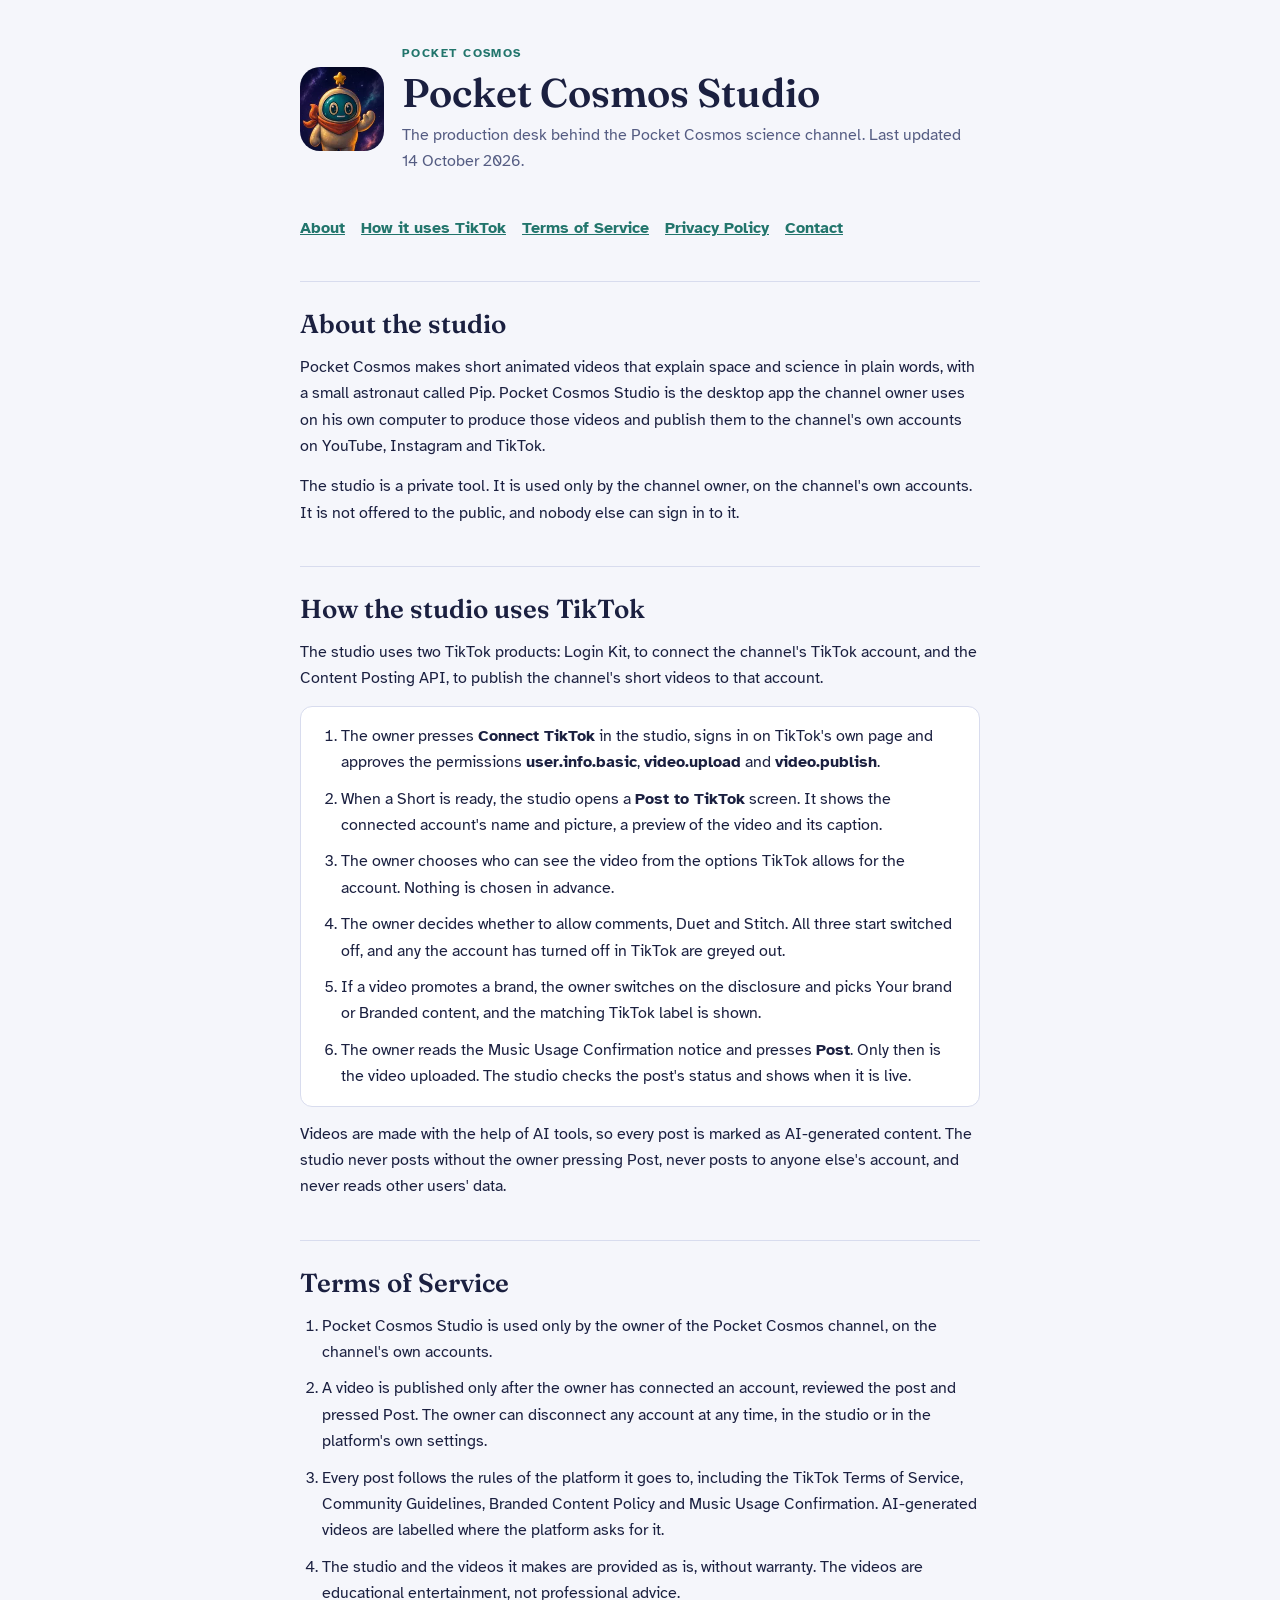
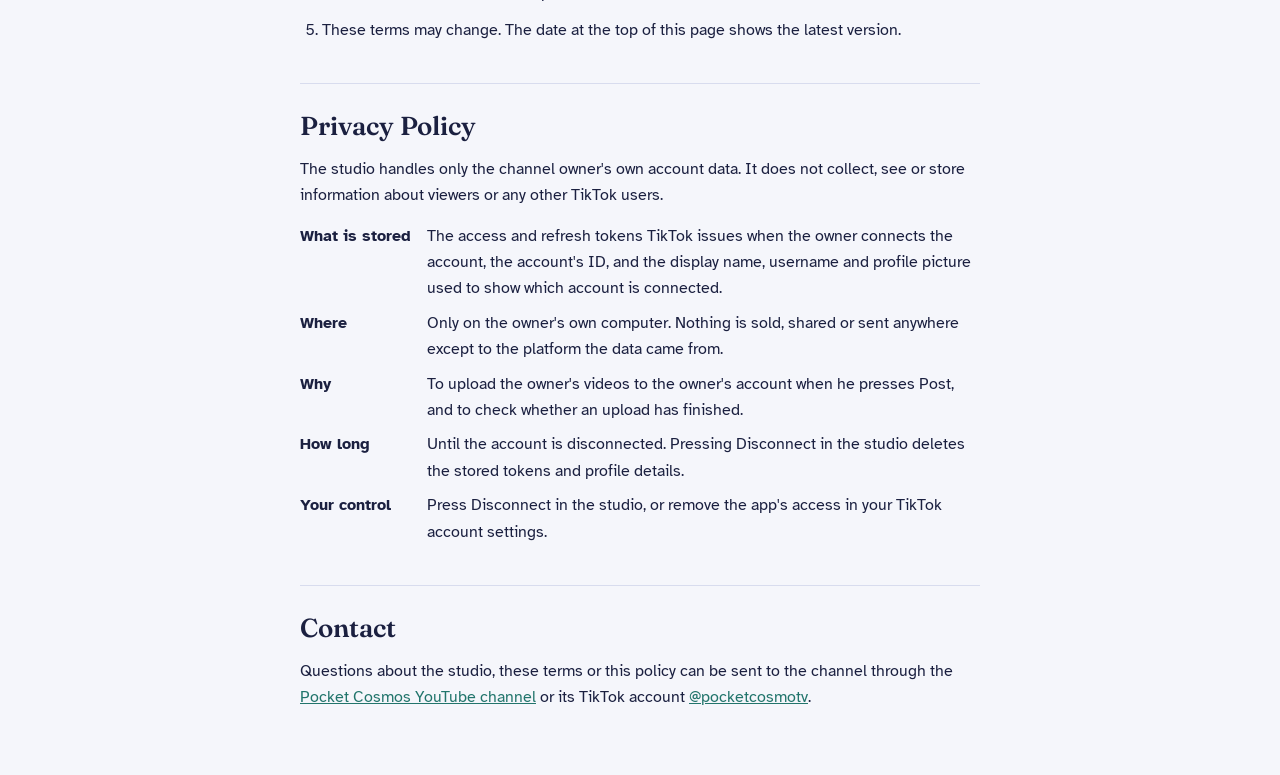
==== index.html @ dcb78e24 "Add files via upload" ====
<!doctype html>
<html lang="en">
<head>
<meta charset="utf-8">
<meta name="viewport" content="width=device-width,initial-scale=1,viewport-fit=cover">
<title>Pocket Cosmos Studio</title>
<link rel="preconnect" href="https://fonts.googleapis.com">
<link rel="stylesheet" href="https://fonts.googleapis.com/css2?family=Fraunces:opsz,wght@9..144,600&family=Atkinson+Hyperlegible:wght@400;700&display=swap">
<style>
/* Layout: one readable column; app summary, how TikTok is used, then the Terms and the Privacy Policy as anchored sections */
:root{
  --bg:#f5f6fb; --fg:#1b2040; --muted:#555d83; --line:#d8dcee; --accent:#22756c; --panel:#ffffff;
  --display:"Fraunces",Georgia,serif; --body:"Atkinson Hyperlegible",system-ui,sans-serif;
}
@media (prefers-color-scheme: dark){:root:not([data-theme="light"]){--bg:#0b1026;--fg:#e8ebff;--muted:#9ea6d8;--line:#252c55;--accent:#3fd6c4;--panel:#121a3a;color-scheme:dark}}
:root[data-theme="dark"]{--bg:#0b1026;--fg:#e8ebff;--muted:#9ea6d8;--line:#252c55;--accent:#3fd6c4;--panel:#121a3a;color-scheme:dark}
body{margin:0;background:var(--bg);color:var(--fg);font:16px/1.65 var(--body);padding-block:44px 64px;padding-left:max(16px,env(safe-area-inset-left,0px));padding-right:max(16px,env(safe-area-inset-right,0px))}
main{max-width:680px;margin:0 auto;display:grid;gap:40px}
header{display:grid;grid-template-columns:auto 1fr;gap:18px;align-items:center}
header img{width:84px;height:84px;border-radius:20px;display:block}
header div{display:grid;gap:6px;min-width:0}
.eyebrow{font-size:12px;letter-spacing:.12em;text-transform:uppercase;color:var(--accent);font-weight:700}
h1,h2,h3{font-family:var(--display);font-weight:600;text-wrap:balance;margin:0;line-height:1.15}
h1{font-size:clamp(28px,6vw,40px)} h2{font-size:26px} h3{font-size:19px}
p,li{margin:0} .muted{color:var(--muted)}
nav{display:flex;gap:16px;flex-wrap:wrap} nav a{color:var(--accent);font-weight:700}
section{display:grid;gap:14px;border-top:1px solid var(--line);padding-top:28px}
ol,ul{display:grid;gap:10px;padding-left:22px;margin:0}
.steps{background:var(--panel);border:1px solid var(--line);border-radius:12px;padding:16px 18px 16px 40px}
dl{display:grid;grid-template-columns:max-content 1fr;gap:8px 16px;margin:0} dt{font-weight:700} dd{margin:0;min-width:0}
@media (max-width:480px){dl{grid-template-columns:1fr} dd{margin-bottom:6px}}
a{color:var(--accent)} a:focus-visible{outline:2px solid var(--accent);outline-offset:2px}
</style>
</head>
<body>
<main>
  <header>
    <img src="[data-uri]" alt="Pip, the Pocket Cosmos mascot, waving in his astronaut helmet">
    <div>
      <span class="eyebrow">Pocket Cosmos</span>
      <h1>Pocket Cosmos Studio</h1>
      <p class="muted">The production desk behind the Pocket Cosmos science channel. Last updated 14 October 2026.</p>
    </div>
  </header>

  <nav aria-label="On this page"><a href="#about">About</a><a href="#tiktok">How it uses TikTok</a><a href="#terms">Terms of Service</a><a href="#privacy">Privacy Policy</a><a href="#contact">Contact</a></nav>

  <section id="about">
    <h2>About the studio</h2>
    <p>Pocket Cosmos makes short animated videos that explain space and science in plain words, with a small astronaut called Pip. Pocket Cosmos Studio is the desktop app the channel owner uses on his own computer to produce those videos and publish them to the channel's own accounts on YouTube, Instagram and TikTok.</p>
    <p>The studio is a private tool. It is used only by the channel owner, on the channel's own accounts. It is not offered to the public, and nobody else can sign in to it.</p>
  </section>

  <section id="tiktok">
    <h2>How the studio uses TikTok</h2>
    <p>The studio uses two TikTok products: Login Kit, to connect the channel's TikTok account, and the Content Posting API, to publish the channel's short videos to that account.</p>
    <ol class="steps">
      <li>The owner presses <b>Connect TikTok</b> in the studio, signs in on TikTok's own page and approves the permissions <b>user.info.basic</b>, <b>video.upload</b> and <b>video.publish</b>.</li>
      <li>When a Short is ready, the studio opens a <b>Post to TikTok</b> screen. It shows the connected account's name and picture, a preview of the video and its caption.</li>
      <li>The owner chooses who can see the video from the options TikTok allows for the account. Nothing is chosen in advance.</li>
      <li>The owner decides whether to allow comments, Duet and Stitch. All three start switched off, and any the account has turned off in TikTok are greyed out.</li>
      <li>If a video promotes a brand, the owner switches on the disclosure and picks Your brand or Branded content, and the matching TikTok label is shown.</li>
      <li>The owner reads the Music Usage Confirmation notice and presses <b>Post</b>. Only then is the video uploaded. The studio checks the post's status and shows when it is live.</li>
    </ol>
    <p>Videos are made with the help of AI tools, so every post is marked as AI-generated content. The studio never posts without the owner pressing Post, never posts to anyone else's account, and never reads other users' data.</p>
  </section>

  <section id="terms">
    <h2>Terms of Service</h2>
    <ol>
      <li>Pocket Cosmos Studio is used only by the owner of the Pocket Cosmos channel, on the channel's own accounts.</li>
      <li>A video is published only after the owner has connected an account, reviewed the post and pressed Post. The owner can disconnect any account at any time, in the studio or in the platform's own settings.</li>
      <li>Every post follows the rules of the platform it goes to, including the TikTok Terms of Service, Community Guidelines, Branded Content Policy and Music Usage Confirmation. AI-generated videos are labelled where the platform asks for it.</li>
      <li>The studio and the videos it makes are provided as is, without warranty. The videos are educational entertainment, not professional advice.</li>
      <li>These terms may change. The date at the top of this page shows the latest version.</li>
    </ol>
  </section>

  <section id="privacy">
    <h2>Privacy Policy</h2>
    <p>The studio handles only the channel owner's own account data. It does not collect, see or store information about viewers or any other TikTok users.</p>
    <dl>
      <dt>What is stored</dt><dd>The access and refresh tokens TikTok issues when the owner connects the account, the account's ID, and the display name, username and profile picture used to show which account is connected.</dd>
      <dt>Where</dt><dd>Only on the owner's own computer. Nothing is sold, shared or sent anywhere except to the platform the data came from.</dd>
      <dt>Why</dt><dd>To upload the owner's videos to the owner's account when he presses Post, and to check whether an upload has finished.</dd>
      <dt>How long</dt><dd>Until the account is disconnected. Pressing Disconnect in the studio deletes the stored tokens and profile details.</dd>
      <dt>Your control</dt><dd>Press Disconnect in the studio, or remove the app's access in your TikTok account settings.</dd>
    </dl>
  </section>

  <section id="contact">
    <h2>Contact</h2>
    <p>Questions about the studio, these terms or this policy can be sent to the channel through the <a href="https://www.youtube.com/@PocketCosmosTV">Pocket Cosmos YouTube channel</a> or its TikTok account <a href="https://www.tiktok.com/@pocketcosmotv">@pocketcosmotv</a>.</p>
  </section>
</main>

</body>
</html>
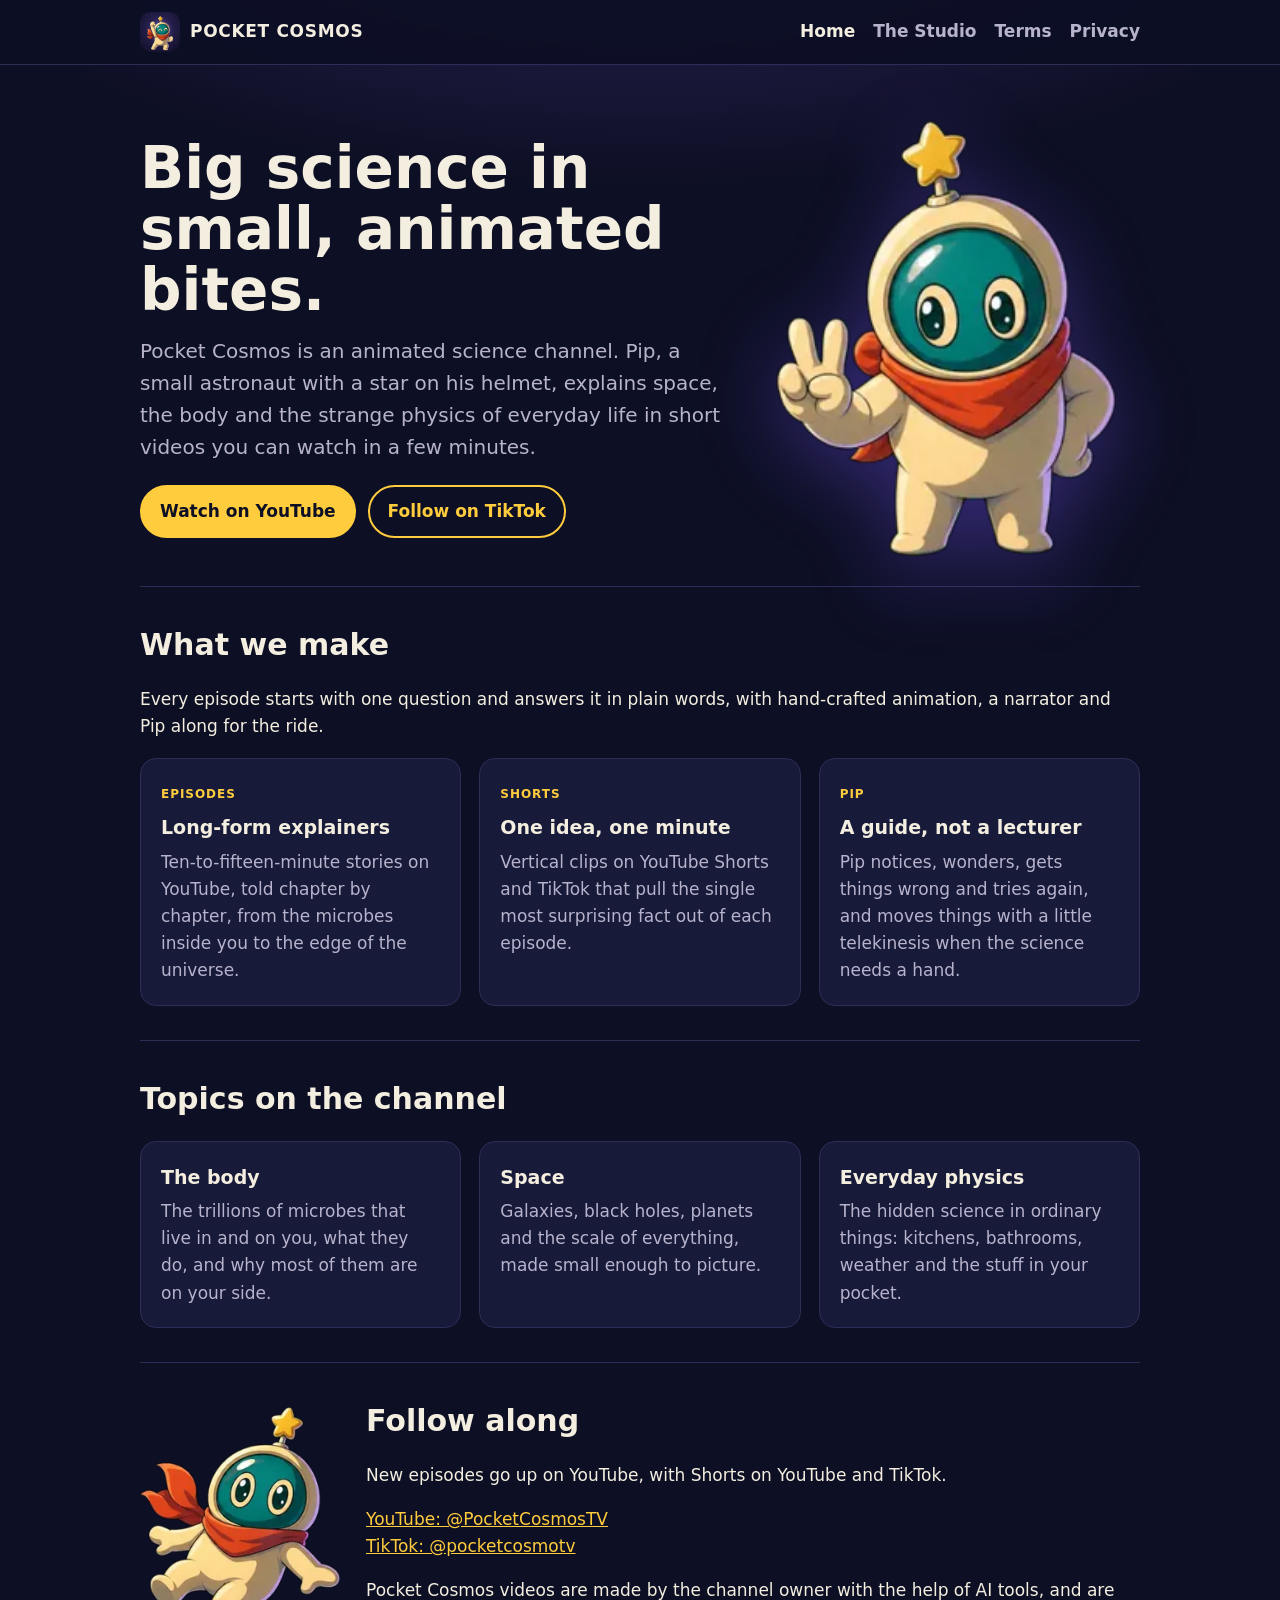
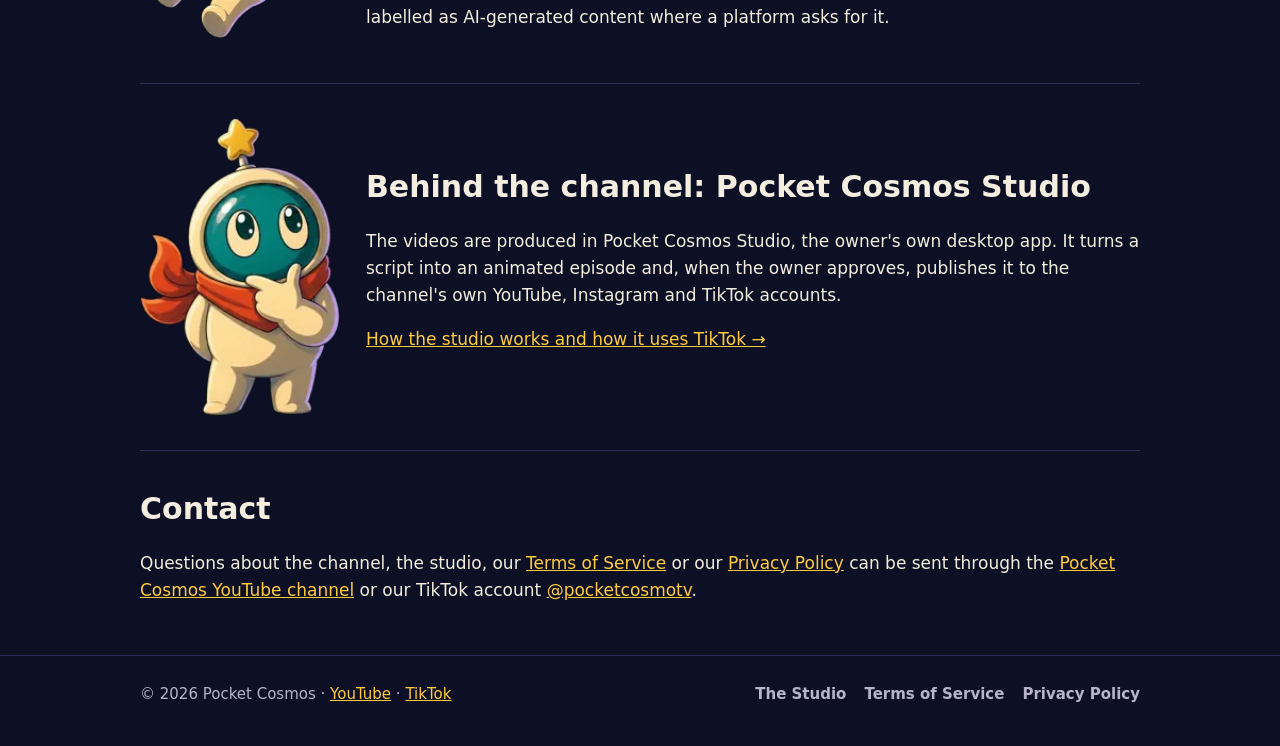
==== commit 469c1bd2: "Full Pocket Cosmos site: home, studio, terms, privacy; new Pip icon/favicon" ====
--- a/index.html
+++ b/index.html
@@ -1,98 +1,79 @@
 <!doctype html>
-<html lang="en">
-<head>
-<meta charset="utf-8">
-<meta name="viewport" content="width=device-width,initial-scale=1,viewport-fit=cover">
-<title>Pocket Cosmos Studio</title>
-<link rel="preconnect" href="https://fonts.googleapis.com">
-<link rel="stylesheet" href="https://fonts.googleapis.com/css2?family=Fraunces:opsz,wght@9..144,600&family=Atkinson+Hyperlegible:wght@400;700&display=swap">
-<style>
-/* Layout: one readable column; app summary, how TikTok is used, then the Terms and the Privacy Policy as anchored sections */
-:root{
-  --bg:#f5f6fb; --fg:#1b2040; --muted:#555d83; --line:#d8dcee; --accent:#22756c; --panel:#ffffff;
-  --display:"Fraunces",Georgia,serif; --body:"Atkinson Hyperlegible",system-ui,sans-serif;
-}
-@media (prefers-color-scheme: dark){:root:not([data-theme="light"]){--bg:#0b1026;--fg:#e8ebff;--muted:#9ea6d8;--line:#252c55;--accent:#3fd6c4;--panel:#121a3a;color-scheme:dark}}
-:root[data-theme="dark"]{--bg:#0b1026;--fg:#e8ebff;--muted:#9ea6d8;--line:#252c55;--accent:#3fd6c4;--panel:#121a3a;color-scheme:dark}
-body{margin:0;background:var(--bg);color:var(--fg);font:16px/1.65 var(--body);padding-block:44px 64px;padding-left:max(16px,env(safe-area-inset-left,0px));padding-right:max(16px,env(safe-area-inset-right,0px))}
-main{max-width:680px;margin:0 auto;display:grid;gap:40px}
-header{display:grid;grid-template-columns:auto 1fr;gap:18px;align-items:center}
-header img{width:84px;height:84px;border-radius:20px;display:block}
-header div{display:grid;gap:6px;min-width:0}
-.eyebrow{font-size:12px;letter-spacing:.12em;text-transform:uppercase;color:var(--accent);font-weight:700}
-h1,h2,h3{font-family:var(--display);font-weight:600;text-wrap:balance;margin:0;line-height:1.15}
-h1{font-size:clamp(28px,6vw,40px)} h2{font-size:26px} h3{font-size:19px}
-p,li{margin:0} .muted{color:var(--muted)}
-nav{display:flex;gap:16px;flex-wrap:wrap} nav a{color:var(--accent);font-weight:700}
-section{display:grid;gap:14px;border-top:1px solid var(--line);padding-top:28px}
-ol,ul{display:grid;gap:10px;padding-left:22px;margin:0}
-.steps{background:var(--panel);border:1px solid var(--line);border-radius:12px;padding:16px 18px 16px 40px}
-dl{display:grid;grid-template-columns:max-content 1fr;gap:8px 16px;margin:0} dt{font-weight:700} dd{margin:0;min-width:0}
-@media (max-width:480px){dl{grid-template-columns:1fr} dd{margin-bottom:6px}}
-a{color:var(--accent)} a:focus-visible{outline:2px solid var(--accent);outline-offset:2px}
-</style>
-</head>
-<body>
-<main>
-  <header>
-    <img src="[data-uri]" alt="Pip, the Pocket Cosmos mascot, waving in his astronaut helmet">
-    <div>
-      <span class="eyebrow">Pocket Cosmos</span>
-      <h1>Pocket Cosmos Studio</h1>
-      <p class="muted">The production desk behind the Pocket Cosmos science channel. Last updated 14 October 2026.</p>
-    </div>
-  </header>
+<html lang="en"><head>
+<meta charset="utf-8"><meta name="viewport" content="width=device-width,initial-scale=1">
+<title>Pocket Cosmos</title>
+<meta name="description" content="Pocket Cosmos: an animated science channel with Pip the astronaut.">
+<link rel="icon" href="favicon.ico" sizes="any">
+<link rel="icon" type="image/png" href="favicon.png">
+<link rel="apple-touch-icon" href="apple-touch-icon.png">
+<meta property="og:title" content="Pocket Cosmos"><meta property="og:image" content="logo.jpg">
+<link rel="stylesheet" href="style.css">
+</head><body>
+<header class="top"><div class="wrap">
+<a class="brand" href="./"><img src="logo.jpg" alt="Pocket Cosmos logo: Pip the astronaut">POCKET COSMOS</a>
+<nav><a href="./" class=on>Home</a><a href="studio.html">The Studio</a><a href="terms.html">Terms</a><a href="privacy.html">Privacy</a></nav>
+</div></header>
+<main class="wrap">
 
-  <nav aria-label="On this page"><a href="#about">About</a><a href="#tiktok">How it uses TikTok</a><a href="#terms">Terms of Service</a><a href="#privacy">Privacy Policy</a><a href="#contact">Contact</a></nav>
+<div class="hero">
+ <div>
+  <h1>Big science in small, animated bites.</h1>
+  <p class="lead">Pocket Cosmos is an animated science channel. Pip, a small astronaut with a star on his helmet, explains space, the body and the strange physics of everyday life in short videos you can watch in a few minutes.</p>
+  <div class="btns"><a class="btn" href="https://www.youtube.com/@PocketCosmosTV">Watch on YouTube</a><a class="btn ghost" href="https://www.tiktok.com/@pocketcosmotv">Follow on TikTok</a></div>
+ </div>
+ <img src="pip_present.webp" alt="Pip the astronaut giving a peace sign">
+</div>
 
-  <section id="about">
-    <h2>About the studio</h2>
-    <p>Pocket Cosmos makes short animated videos that explain space and science in plain words, with a small astronaut called Pip. Pocket Cosmos Studio is the desktop app the channel owner uses on his own computer to produce those videos and publish them to the channel's own accounts on YouTube, Instagram and TikTok.</p>
-    <p>The studio is a private tool. It is used only by the channel owner, on the channel's own accounts. It is not offered to the public, and nobody else can sign in to it.</p>
-  </section>
+<section id="watch">
+ <h2>What we make</h2>
+ <p>Every episode starts with one question and answers it in plain words, with hand-crafted animation, a narrator and Pip along for the ride.</p>
+ <div class="grid">
+  <div class="card"><span class="tag">Episodes</span><h3>Long-form explainers</h3><p>Ten-to-fifteen-minute stories on YouTube, told chapter by chapter, from the microbes inside you to the edge of the universe.</p></div>
+  <div class="card"><span class="tag">Shorts</span><h3>One idea, one minute</h3><p>Vertical clips on YouTube Shorts and TikTok that pull the single most surprising fact out of each episode.</p></div>
+  <div class="card"><span class="tag">Pip</span><h3>A guide, not a lecturer</h3><p>Pip notices, wonders, gets things wrong and tries again, and moves things with a little telekinesis when the science needs a hand.</p></div>
+ </div>
+</section>
 
-  <section id="tiktok">
-    <h2>How the studio uses TikTok</h2>
-    <p>The studio uses two TikTok products: Login Kit, to connect the channel's TikTok account, and the Content Posting API, to publish the channel's short videos to that account.</p>
-    <ol class="steps">
-      <li>The owner presses <b>Connect TikTok</b> in the studio, signs in on TikTok's own page and approves the permissions <b>user.info.basic</b>, <b>video.upload</b> and <b>video.publish</b>.</li>
-      <li>When a Short is ready, the studio opens a <b>Post to TikTok</b> screen. It shows the connected account's name and picture, a preview of the video and its caption.</li>
-      <li>The owner chooses who can see the video from the options TikTok allows for the account. Nothing is chosen in advance.</li>
-      <li>The owner decides whether to allow comments, Duet and Stitch. All three start switched off, and any the account has turned off in TikTok are greyed out.</li>
-      <li>If a video promotes a brand, the owner switches on the disclosure and picks Your brand or Branded content, and the matching TikTok label is shown.</li>
-      <li>The owner reads the Music Usage Confirmation notice and presses <b>Post</b>. Only then is the video uploaded. The studio checks the post's status and shows when it is live.</li>
-    </ol>
-    <p>Videos are made with the help of AI tools, so every post is marked as AI-generated content. The studio never posts without the owner pressing Post, never posts to anyone else's account, and never reads other users' data.</p>
-  </section>
+<section id="topics">
+ <h2>Topics on the channel</h2>
+ <div class="grid">
+  <div class="card"><h3>The body</h3><p>The trillions of microbes that live in and on you, what they do, and why most of them are on your side.</p></div>
+  <div class="card"><h3>Space</h3><p>Galaxies, black holes, planets and the scale of everything, made small enough to picture.</p></div>
+  <div class="card"><h3>Everyday physics</h3><p>The hidden science in ordinary things: kitchens, bathrooms, weather and the stuff in your pocket.</p></div>
+ </div>
+</section>
 
-  <section id="terms">
-    <h2>Terms of Service</h2>
-    <ol>
-      <li>Pocket Cosmos Studio is used only by the owner of the Pocket Cosmos channel, on the channel's own accounts.</li>
-      <li>A video is published only after the owner has connected an account, reviewed the post and pressed Post. The owner can disconnect any account at any time, in the studio or in the platform's own settings.</li>
-      <li>Every post follows the rules of the platform it goes to, including the TikTok Terms of Service, Community Guidelines, Branded Content Policy and Music Usage Confirmation. AI-generated videos are labelled where the platform asks for it.</li>
-      <li>The studio and the videos it makes are provided as is, without warranty. The videos are educational entertainment, not professional advice.</li>
-      <li>These terms may change. The date at the top of this page shows the latest version.</li>
-    </ol>
-  </section>
+<section id="follow">
+ <div class="split">
+  <img src="pip_float.webp" alt="Pip floating">
+  <div>
+   <h2>Follow along</h2>
+   <p>New episodes go up on YouTube, with Shorts on YouTube and TikTok.</p>
+   <p><a href="https://www.youtube.com/@PocketCosmosTV">YouTube: @PocketCosmosTV</a><br><a href="https://www.tiktok.com/@pocketcosmotv">TikTok: @pocketcosmotv</a></p>
+   <p>Pocket Cosmos videos are made by the channel owner with the help of AI tools, and are labelled as AI-generated content where a platform asks for it.</p>
+  </div>
+ </div>
+</section>
 
-  <section id="privacy">
-    <h2>Privacy Policy</h2>
-    <p>The studio handles only the channel owner's own account data. It does not collect, see or store information about viewers or any other TikTok users.</p>
-    <dl>
-      <dt>What is stored</dt><dd>The access and refresh tokens TikTok issues when the owner connects the account, the account's ID, and the display name, username and profile picture used to show which account is connected.</dd>
-      <dt>Where</dt><dd>Only on the owner's own computer. Nothing is sold, shared or sent anywhere except to the platform the data came from.</dd>
-      <dt>Why</dt><dd>To upload the owner's videos to the owner's account when he presses Post, and to check whether an upload has finished.</dd>
-      <dt>How long</dt><dd>Until the account is disconnected. Pressing Disconnect in the studio deletes the stored tokens and profile details.</dd>
-      <dt>Your control</dt><dd>Press Disconnect in the studio, or remove the app's access in your TikTok account settings.</dd>
-    </dl>
-  </section>
+<section id="studio">
+ <div class="split">
+  <img src="pip_think.webp" alt="Pip thinking">
+  <div>
+   <h2>Behind the channel: Pocket Cosmos Studio</h2>
+   <p>The videos are produced in Pocket Cosmos Studio, the owner's own desktop app. It turns a script into an animated episode and, when the owner approves, publishes it to the channel's own YouTube, Instagram and TikTok accounts.</p>
+   <p><a href="studio.html">How the studio works and how it uses TikTok &rarr;</a></p>
+  </div>
+ </div>
+</section>
 
-  <section id="contact">
-    <h2>Contact</h2>
-    <p>Questions about the studio, these terms or this policy can be sent to the channel through the <a href="https://www.youtube.com/@PocketCosmosTV">Pocket Cosmos YouTube channel</a> or its TikTok account <a href="https://www.tiktok.com/@pocketcosmotv">@pocketcosmotv</a>.</p>
-  </section>
+<section id="contact">
+ <h2>Contact</h2>
+ <p>Questions about the channel, the studio, our <a href="terms.html">Terms of Service</a> or our <a href="privacy.html">Privacy Policy</a> can be sent through the <a href="https://www.youtube.com/@PocketCosmosTV">Pocket Cosmos YouTube channel</a> or our TikTok account <a href="https://www.tiktok.com/@pocketcosmotv">@pocketcosmotv</a>.</p>
+</section>
+
 </main>
-
-</body>
-</html>
+<footer><div class="wrap">
+<span>&copy; 2026 Pocket Cosmos &middot; <a href="https://www.youtube.com/@PocketCosmosTV">YouTube</a> &middot; <a href="https://www.tiktok.com/@pocketcosmotv">TikTok</a></span>
+<nav><a href="studio.html">The Studio</a><a href="terms.html">Terms of Service</a><a href="privacy.html">Privacy Policy</a></nav>
+</div></footer>
+</body></html>
--- a/style.css
+++ b/style.css
@@ -0,0 +1,41 @@
+:root{--bg:#0d0f24;--panel:#171a38;--ink:#f3eedf;--mute:#b7b3cc;--accent:#ffcc3d;--scarf:#e2552a;--teal:#1d8c88;--line:#2b2f57}
+*{box-sizing:border-box}
+html{scroll-behavior:smooth}
+body{margin:0;background:var(--bg) radial-gradient(1200px 600px at 50% -10%,#3a2c6e 0,transparent 70%) no-repeat;color:var(--ink);font:17px/1.6 "Nunito","Segoe UI",system-ui,sans-serif}
+a{color:var(--accent)}
+.wrap{max-width:1040px;margin:0 auto;padding:0 20px}
+header.top{border-bottom:1px solid var(--line);position:sticky;top:0;background:rgba(13,15,36,.92);backdrop-filter:blur(6px);z-index:5}
+header.top .wrap{display:flex;align-items:center;gap:14px;min-height:64px;flex-wrap:wrap}
+.brand{display:flex;align-items:center;gap:10px;color:var(--ink);text-decoration:none;font-weight:800;letter-spacing:.04em}
+.brand img{width:40px;height:40px;border-radius:10px}
+nav{margin-left:auto;display:flex;gap:18px;flex-wrap:wrap}
+nav a{color:var(--mute);text-decoration:none;font-weight:600}
+nav a:hover,nav a.on{color:var(--ink)}
+.hero{display:grid;grid-template-columns:1.2fr .8fr;gap:30px;align-items:center;padding:56px 0 30px}
+.hero h1{font-size:clamp(34px,6vw,58px);line-height:1.05;margin:0 0 14px}
+.hero p.lead{font-size:20px;color:var(--mute);margin:0 0 22px}
+.hero img{width:100%;max-width:340px;justify-self:center;filter:drop-shadow(0 20px 40px rgba(120,90,255,.35))}
+.btns{display:flex;gap:12px;flex-wrap:wrap}
+.btn{display:inline-block;padding:11px 18px;border-radius:999px;font-weight:700;text-decoration:none;border:2px solid var(--accent);color:var(--bg);background:var(--accent)}
+.btn.ghost{background:transparent;color:var(--accent)}
+section{padding:34px 0;border-top:1px solid var(--line)}
+section h2{font-size:30px;margin:0 0 10px}
+.grid{display:grid;grid-template-columns:repeat(3,1fr);gap:18px;margin-top:18px}
+.card{background:var(--panel);border:1px solid var(--line);border-radius:16px;padding:20px}
+.card h3{margin:0 0 6px;font-size:19px}
+.card p{margin:0;color:var(--mute)}
+.card .tag{display:inline-block;font-size:12px;font-weight:800;letter-spacing:.08em;text-transform:uppercase;color:var(--accent);margin-bottom:8px}
+.split{display:grid;grid-template-columns:200px 1fr;gap:26px;align-items:center}
+.split img{width:100%}
+ol.steps{padding-left:22px}
+ol.steps li{margin:6px 0}
+.doc{max-width:760px;padding:40px 0}
+.doc h1{font-size:40px;margin:0 0 4px}
+.doc .date{color:var(--mute);margin:0 0 24px}
+.doc h2{font-size:22px;margin:28px 0 6px}
+dl.kv dt{font-weight:800;margin-top:12px}
+dl.kv dd{margin:2px 0 0;color:var(--mute)}
+footer{border-top:1px solid var(--line);padding:26px 0 40px;color:var(--mute);font-size:15px}
+footer .wrap{display:flex;gap:18px;flex-wrap:wrap;align-items:center}
+footer nav{margin-left:auto}
+@media (max-width:760px){.hero{grid-template-columns:1fr}.hero img{max-width:220px}.grid{grid-template-columns:1fr}.split{grid-template-columns:1fr}.split img{max-width:160px}nav{margin-left:0}}
